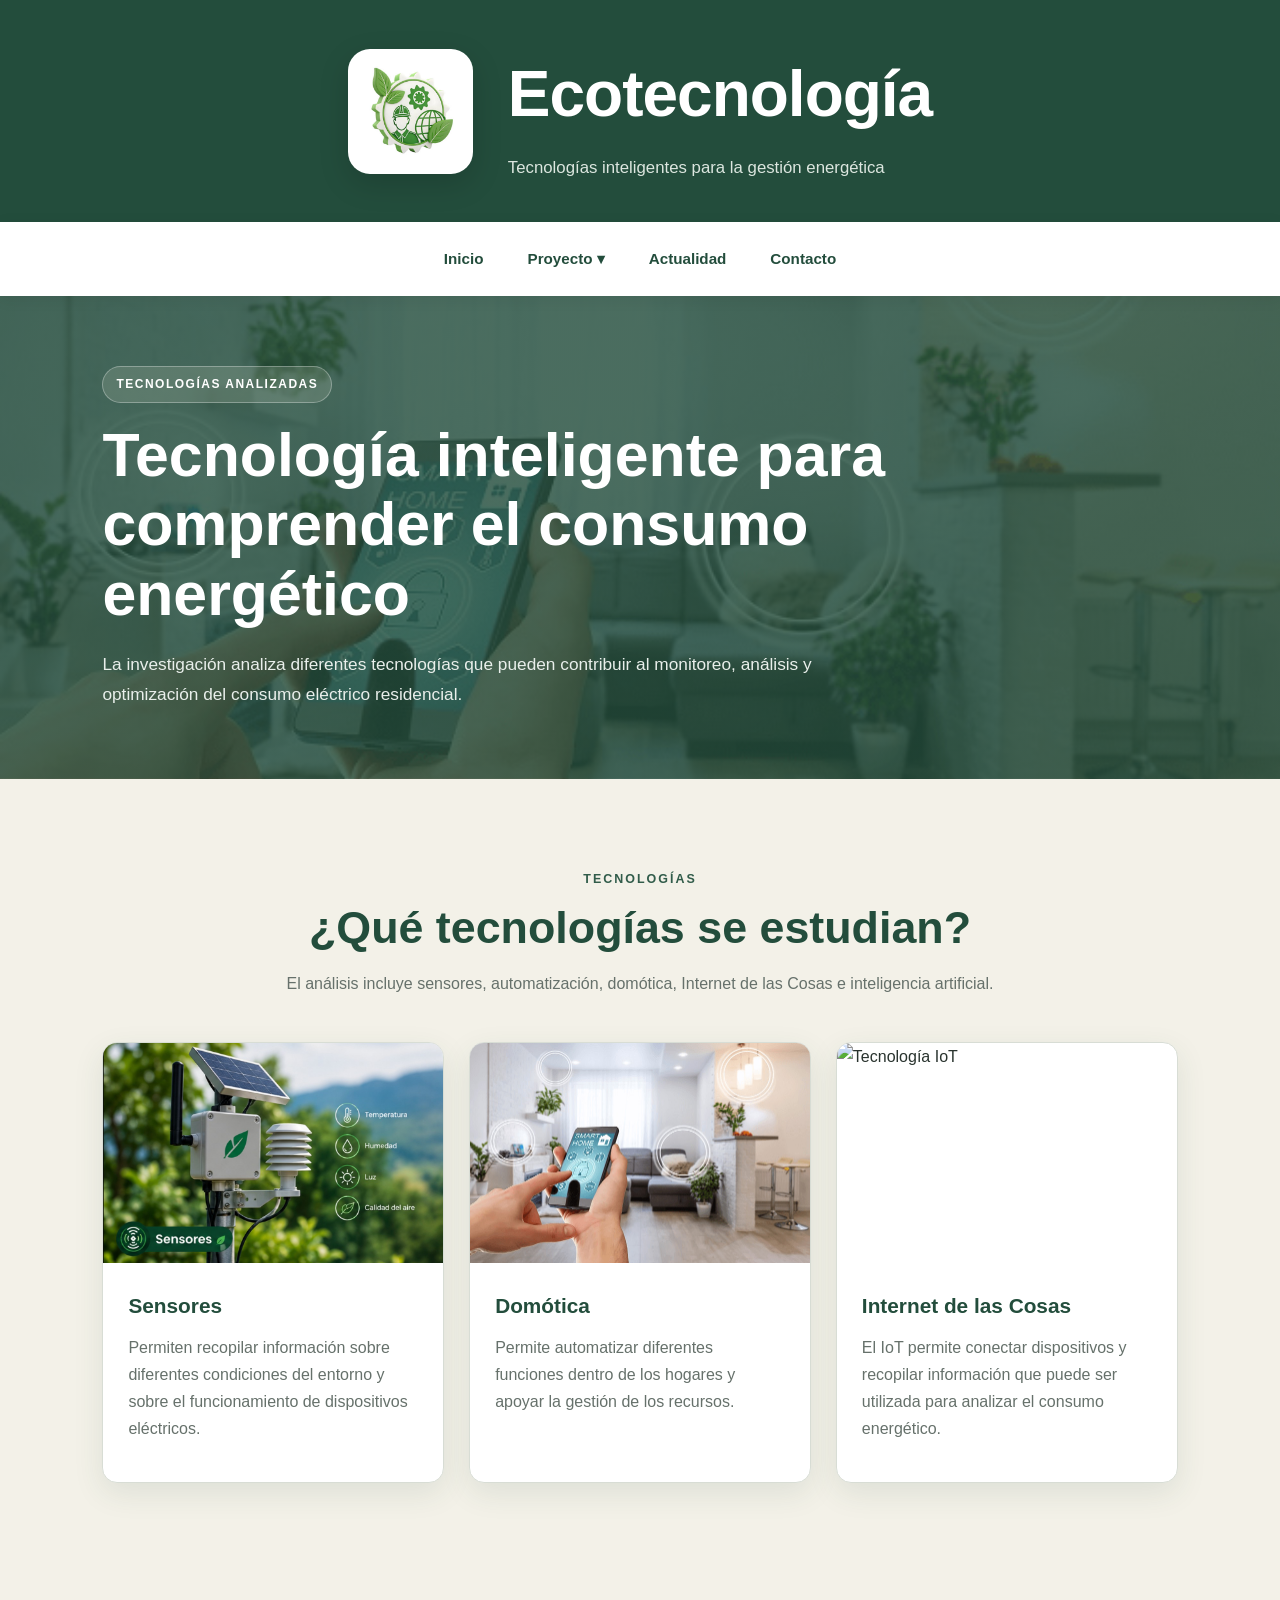
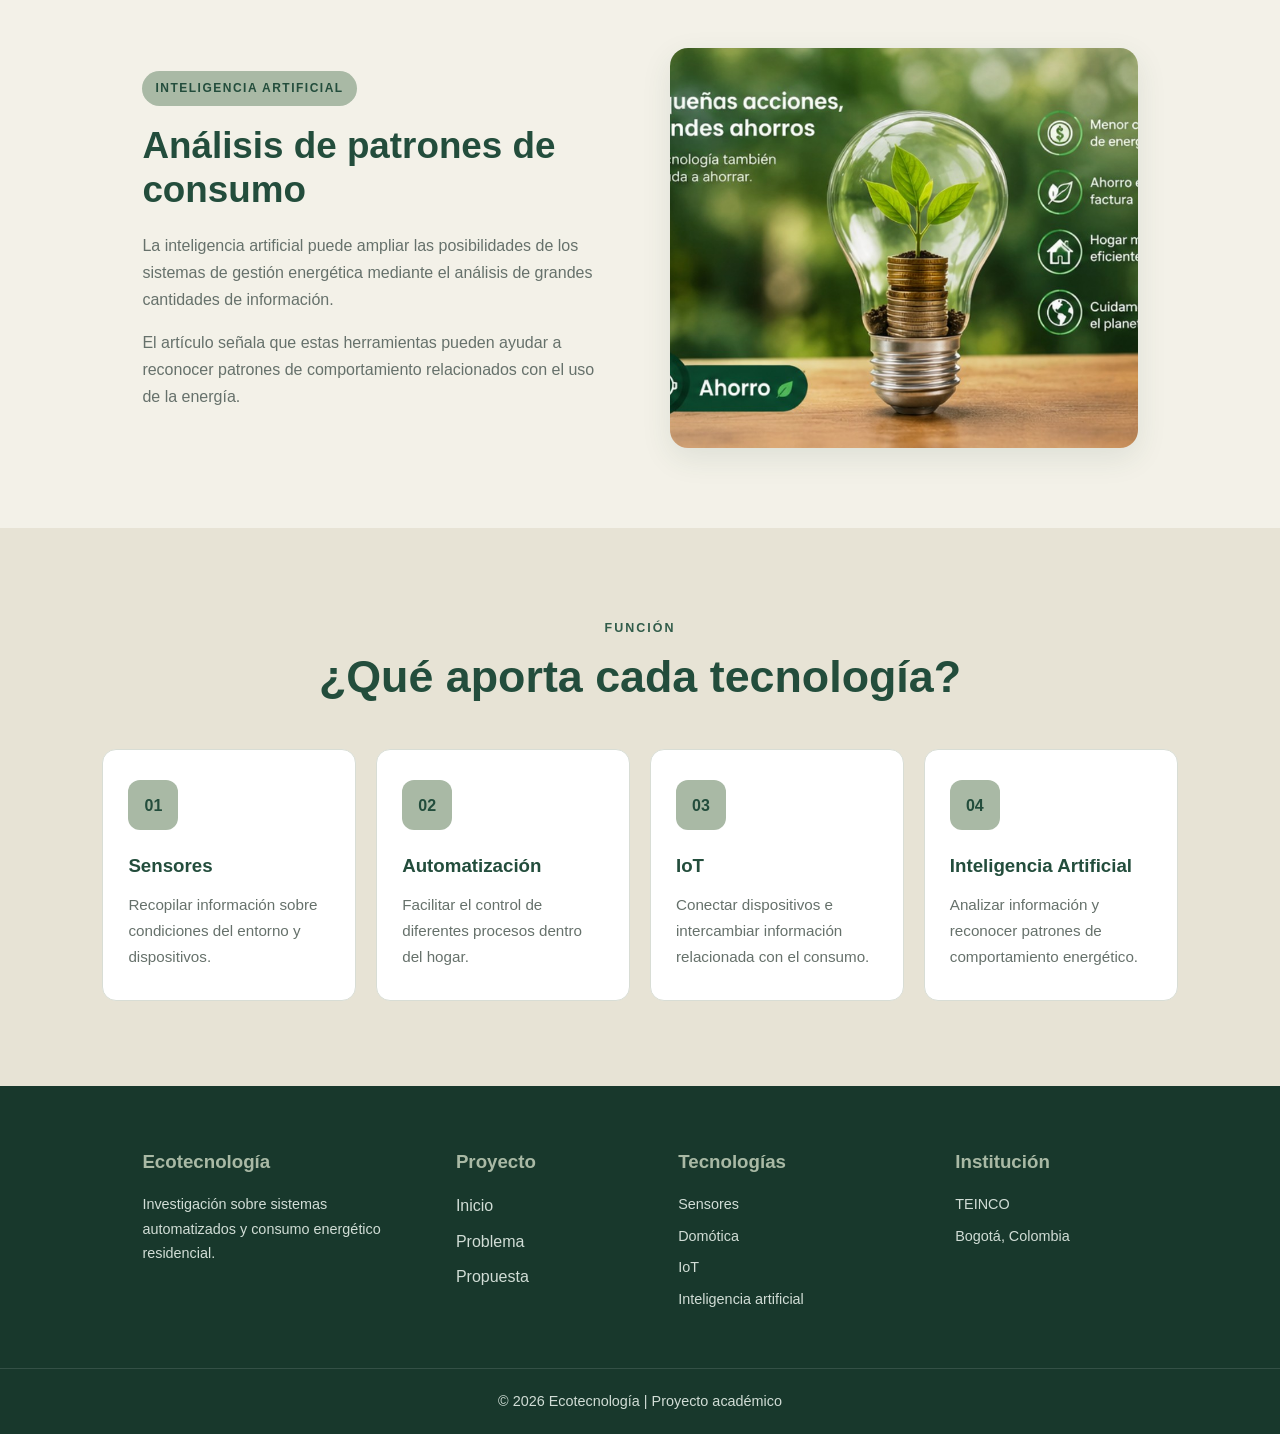
==== tecnologia.html @ 2db7865c "Primer commit Ecotecnologia" ====
<!DOCTYPE html>
<html lang="es">

<head>

    <meta charset="UTF-8">

    <meta name="viewport" content="width=device-width, initial-scale=1.0">

    <title>Tecnologías | Ecotecnología</title>

    <link rel="icon" type="image/png" href="imagenes/eco.png">

    <link rel="stylesheet" href="css/estilos.css">

</head>


<body>


    <!-- HEADER -->

    <header class="header">

        <div class="logo">

            <img src="imagenes/eco.png" alt="Logo de Ecotecnología">

        </div>


        <div class="header-text">

            <h1>
                Ecotecnología
            </h1>

            <p>
                Tecnologías inteligentes para la gestión energética
            </p>

        </div>

    </header>


    <!-- MENÚ -->

    <nav class="navbar">

        <a href="index.html">
            Inicio
        </a>


        <div class="dropdown">

            <button class="dropbtn">
                Proyecto ▾
            </button>


            <div class="dropdown-content">

                <a href="problema.html">
                    Problema
                </a>

                <a href="tecnologia.html">
                    Tecnologías
                </a>

                <a href="solucion.html">
                    Propuesta
                </a>

            </div>

        </div>


        <a href="noticias.html">
            Actualidad
        </a>


        <a href="index.html#contacto">
            Contacto
        </a>

    </nav>


    <!-- BANNER -->

    <section class="hero">

        <div class="hero-content">

            <span class="etiqueta">
                TECNOLOGÍAS ANALIZADAS
            </span>


            <h2>
                Tecnología inteligente para comprender
                el consumo energético
            </h2>


            <p>
                La investigación analiza diferentes tecnologías
                que pueden contribuir al monitoreo, análisis
                y optimización del consumo eléctrico residencial.
            </p>

        </div>

    </section>


    <!-- INTRODUCCIÓN -->

    <section class="section">

        <div class="section-title">

            <span>
                TECNOLOGÍAS
            </span>


            <h2>
                ¿Qué tecnologías se estudian?
            </h2>


            <p>
                El análisis incluye sensores, automatización,
                domótica, Internet de las Cosas e inteligencia artificial.
            </p>

        </div>


        <div class="cards">


            <!-- SENSORES -->

            <article class="card">

                <img
                    src="imagenes/sensores.jpg"
                    alt="Sensores inteligentes"
                >


                <div class="card-content">

                    <h3>
                        Sensores
                    </h3>


                    <p>
                        Permiten recopilar información sobre diferentes
                        condiciones del entorno y sobre el funcionamiento
                        de dispositivos eléctricos.
                    </p>

                </div>

            </article>


            <!-- DOMÓTICA -->

            <article class="card">

                <img
                    src="imagenes/hogar-inteligente.jpg"
                    alt="Domótica en el hogar"
                >


                <div class="card-content">

                    <h3>
                        Domótica
                    </h3>


                    <p>
                        Permite automatizar diferentes funciones dentro
                        de los hogares y apoyar la gestión de los recursos.
                    </p>

                </div>

            </article>


            <!-- IoT -->

            <article class="card">

                <img
                    src="imagenes/prototipo.jpg"
                    alt="Tecnología IoT"
                >


                <div class="card-content">

                    <h3>
                        Internet de las Cosas
                    </h3>


                    <p>
                        El IoT permite conectar dispositivos y recopilar
                        información que puede ser utilizada para analizar
                        el consumo energético.
                    </p>

                </div>

            </article>

        </div>

    </section>


    <!-- INTELIGENCIA ARTIFICIAL -->

    <section class="project-section">

        <div class="project-text">

            <span class="etiqueta">
                INTELIGENCIA ARTIFICIAL
            </span>


            <h2>
                Análisis de patrones de consumo
            </h2>


            <p>
                La inteligencia artificial puede ampliar las posibilidades
                de los sistemas de gestión energética mediante el análisis
                de grandes cantidades de información.
            </p>


            <p>
                El artículo señala que estas herramientas pueden ayudar
                a reconocer patrones de comportamiento relacionados
                con el uso de la energía.
            </p>

        </div>


        <div class="project-image">

            <img
                src="imagenes/ahorro.jpg"
                alt="Inteligencia artificial y ahorro energético"
            >

        </div>

    </section>


    <!-- COMPARACIÓN -->

    <section class="technology-section">

        <div class="section-title">

            <span>
                FUNCIÓN
            </span>


            <h2>
                ¿Qué aporta cada tecnología?
            </h2>

        </div>


        <div class="technology-grid">


            <div class="technology-card">

                <div class="icon">
                    01
                </div>

                <h3>
                    Sensores
                </h3>

                <p>
                    Recopilar información sobre condiciones del entorno
                    y dispositivos.
                </p>

            </div>


            <div class="technology-card">

                <div class="icon">
                    02
                </div>

                <h3>
                    Automatización
                </h3>

                <p>
                    Facilitar el control de diferentes procesos
                    dentro del hogar.
                </p>

            </div>


            <div class="technology-card">

                <div class="icon">
                    03
                </div>

                <h3>
                    IoT
                </h3>

                <p>
                    Conectar dispositivos e intercambiar información
                    relacionada con el consumo.
                </p>

            </div>


            <div class="technology-card">

                <div class="icon">
                    04
                </div>

                <h3>
                    Inteligencia Artificial
                </h3>

                <p>
                    Analizar información y reconocer patrones
                    de comportamiento energético.
                </p>

            </div>

        </div>

    </section>


    <!-- FOOTER -->

    <footer class="footer">

        <div class="footer-container">


            <div>

                <h3>
                    Ecotecnología
                </h3>

                <p>
                    Investigación sobre sistemas automatizados
                    y consumo energético residencial.
                </p>

            </div>


            <div>

                <h3>
                    Proyecto
                </h3>

                <a href="index.html">
                    Inicio
                </a>

                <a href="problema.html">
                    Problema
                </a>

                <a href="solucion.html">
                    Propuesta
                </a>

            </div>


            <div>

                <h3>
                    Tecnologías
                </h3>

                <p>
                    Sensores
                </p>

                <p>
                    Domótica
                </p>

                <p>
                    IoT
                </p>

                <p>
                    Inteligencia artificial
                </p>

            </div>


            <div>

                <h3>
                    Institución
                </h3>

                <p>
                    TEINCO
                </p>

                <p>
                    Bogotá, Colombia
                </p>

            </div>

        </div>


        <div class="footer-bottom">

            <p>
                © 2026 Ecotecnología | Proyecto académico
            </p>

        </div>

    </footer>


    <script src="js/script.js"></script>

</body>

</html>
---- css/estilos.css ----
/* =========================================================
   ECOTECNOLOGÍA
   Estilos generales del proyecto
   ========================================================= */


/* ================= VARIABLES ================= */

:root {

    --verde-oscuro: #234D3C;
    --verde-bosque: #315C4A;
    --verde-salvia: #718878;
    --verde-claro: #A9B9A5;

    --crema: #F3F1E8;
    --beige: #E7E3D5;

    --blanco: #FFFFFF;

    --gris: #29332E;
    --gris-claro: #66716B;

    --borde: #D8DDD5;

    --sombra: 0 10px 30px rgba(35, 77, 60, 0.10);

}


/* ================= RESETEO ================= */

* {
    margin: 0;
    padding: 0;
    box-sizing: border-box;
}


html {
    scroll-behavior: smooth;
}


body {

    font-family: Arial, Helvetica, sans-serif;

    background-color: var(--crema);

    color: var(--gris);

    line-height: 1.7;

}


/* ================= IMÁGENES ================= */

img {

    max-width: 100%;

    display: block;

}


/* ================= ENLACES ================= */

a {

    text-decoration: none;

    color: inherit;

}


/* =========================================================
   HEADER
   ========================================================= */

.header {

    background: var(--verde-oscuro);

    color: var(--blanco);

    min-height: 220px;

    display: flex;

    align-items: center;

    justify-content: center;

    gap: 35px;

    padding: 40px 7%;

}


/* Logo */

.logo {

    display: flex;

    align-items: center;

    justify-content: center;

}


.logo img {

    width: 125px;

    height: 125px;

    object-fit: contain;

    border-radius: 22px;

    background: var(--blanco);

    padding: 10px;

    box-shadow: 0 10px 30px rgba(0, 0, 0, 0.15);

}


/* Texto del header */

.header-text {

    max-width: 750px;

}


.header-text h1 {

    font-size: clamp(2.2rem, 5vw, 4rem);

    margin-bottom: 5px;

    letter-spacing: -1px;

}


.header-text p {

    color: #DCE6DF;

    font-size: 1.05rem;

}


/* =========================================================
   NAVBAR
   ========================================================= */

.navbar {

    background: var(--blanco);

    display: flex;

    justify-content: center;

    align-items: center;

    gap: 8px;

    padding: 12px 5%;

    box-shadow: 0 3px 15px rgba(0, 0, 0, 0.07);

    position: sticky;

    top: 0;

    z-index: 1000;

}


.navbar > a,
.dropbtn {

    border: none;

    background: transparent;

    color: var(--verde-oscuro);

    font-size: 0.95rem;

    font-weight: bold;

    padding: 12px 18px;

    border-radius: 8px;

    cursor: pointer;

    transition: all 0.3s ease;

}


.navbar > a:hover,
.dropbtn:hover {

    background: var(--verde-oscuro);

    color: var(--blanco);

}


/* ================= DROPDOWN ================= */

.dropdown {

    position: relative;

}


.dropdown-content {

    display: none;

    position: absolute;

    top: calc(100% + 5px);

    left: 0;

    min-width: 200px;

    background: var(--blanco);

    border-radius: 10px;

    box-shadow: var(--sombra);

    overflow: hidden;

    border: 1px solid var(--borde);

}


.dropdown-content a {

    display: block;

    padding: 12px 16px;

    color: var(--gris);

    transition: 0.3s;

}


.dropdown-content a:hover {

    background: var(--beige);

    color: var(--verde-oscuro);

}


.dropdown:hover .dropdown-content {

    display: block;

}


/* =========================================================
   HERO
   ========================================================= */

.hero {

    min-height: 470px;

    background:
        linear-gradient(
            rgba(35, 77, 60, 0.82),
            rgba(35, 77, 60, 0.82)
        ),
        url("../imagenes/hogar-inteligente.jpg");

    background-size: cover;

    background-position: center;

    display: flex;

    align-items: center;

    padding: 70px 8%;

}


.hero-content {

    max-width: 850px;

    color: var(--blanco);

}


.etiqueta {

    display: inline-block;

    font-size: 0.75rem;

    font-weight: bold;

    letter-spacing: 1.5px;

    color: var(--verde-oscuro);

    background: var(--verde-claro);

    padding: 7px 13px;

    border-radius: 30px;

    margin-bottom: 18px;

}


.hero .etiqueta {

    color: var(--blanco);

    background: rgba(169, 185, 165, 0.25);

    border: 1px solid rgba(255,255,255,0.3);

}


.hero h2 {

    font-size: clamp(2rem, 5vw, 3.8rem);

    line-height: 1.15;

    margin-bottom: 20px;

}


.hero p {

    font-size: 1.08rem;

    max-width: 720px;

    color: #E9EFEB;

}


/* =========================================================
   BOTONES
   ========================================================= */

.btn {

    display: inline-block;

    margin-top: 25px;

    background: var(--verde-bosque);

    color: var(--blanco);

    border: none;

    padding: 13px 24px;

    border-radius: 8px;

    font-weight: bold;

    cursor: pointer;

    transition: all 0.3s ease;

}


.hero .btn {

    background: var(--blanco);

    color: var(--verde-oscuro);

}


.btn:hover {

    transform: translateY(-3px);

    box-shadow: 0 10px 20px rgba(0,0,0,0.12);

}


/* =========================================================
   SECCIONES
   ========================================================= */

.section {

    padding: 85px 8%;

}


.section-title {

    max-width: 800px;

    margin: 0 auto 45px;

    text-align: center;

}


.section-title > span {

    color: var(--verde-bosque);

    font-size: 0.78rem;

    font-weight: bold;

    letter-spacing: 2px;

}


.section-title h2 {

    color: var(--verde-oscuro);

    font-size: clamp(1.8rem, 4vw, 2.8rem);

    line-height: 1.2;

    margin: 10px 0 15px;

}


.section-title p {

    color: var(--gris-claro);

}


/* =========================================================
   CARDS
   ========================================================= */

.cards {

    max-width: 1200px;

    margin: auto;

    display: grid;

    grid-template-columns: repeat(3, 1fr);

    gap: 25px;

}


.card {

    background: var(--blanco);

    border: 1px solid var(--borde);

    border-radius: 15px;

    overflow: hidden;

    box-shadow: var(--sombra);

    transition: transform 0.3s ease, box-shadow 0.3s ease;

}


.card:hover {

    transform: translateY(-8px);

    box-shadow: 0 18px 35px rgba(35, 77, 60, 0.15);

}


.card img {

    width: 100%;

    height: 220px;

    object-fit: cover;

}


.card-content {

    padding: 25px;

}


.card-content h3 {

    color: var(--verde-oscuro);

    font-size: 1.3rem;

    margin-bottom: 10px;

}


.card-content p {

    color: var(--gris-claro);

    margin-bottom: 15px;

}


.card-content a {

    color: var(--verde-bosque);

    font-weight: bold;

}


.card-content a:hover {

    color: var(--verde-oscuro);

}


/* =========================================================
   PROJECT SECTION
   ========================================================= */

.project-section {

    max-width: 1200px;

    margin: auto;

    padding: 80px 8%;

    display: grid;

    grid-template-columns: 1fr 1fr;

    gap: 60px;

    align-items: center;

}


.project-image img {

    width: 100%;

    height: 400px;

    object-fit: cover;

    border-radius: 18px;

    box-shadow: var(--sombra);

}


.project-text h2 {

    color: var(--verde-oscuro);

    font-size: 2.3rem;

    line-height: 1.2;

    margin-bottom: 20px;

}


.project-text p {

    color: var(--gris-claro);

    margin-bottom: 15px;

}


/* =========================================================
   TECHNOLOGY SECTION
   ========================================================= */

.technology-section {

    background: var(--beige);

    padding: 85px 8%;

}


.technology-grid {

    max-width: 1200px;

    margin: auto;

    display: grid;

    grid-template-columns: repeat(4, 1fr);

    gap: 20px;

}


.technology-card {

    background: var(--blanco);

    padding: 30px 25px;

    border-radius: 14px;

    border: 1px solid var(--borde);

    transition: transform 0.3s ease;

}


.technology-card:hover {

    transform: translateY(-6px);

}


.technology-card .icon {

    width: 50px;

    height: 50px;

    display: flex;

    align-items: center;

    justify-content: center;

    background: var(--verde-claro);

    color: var(--verde-oscuro);

    border-radius: 12px;

    font-weight: bold;

    margin-bottom: 20px;

}


.technology-card h3 {

    color: var(--verde-oscuro);

    margin-bottom: 10px;

}


.technology-card p {

    color: var(--gris-claro);

    font-size: 0.95rem;

}


/* =========================================================
   OBJECTIVE
   ========================================================= */

.objective {

    max-width: 900px;

    margin: auto;

    background: var(--blanco);

    border-left: 6px solid var(--verde-bosque);

    padding: 35px;

    border-radius: 12px;

    box-shadow: var(--sombra);

    display: flex;

    gap: 25px;

}


.objective-number {

    font-size: 2.5rem;

    font-weight: bold;

    color: var(--verde-salvia);

}


.objective h3 {

    color: var(--verde-oscuro);

    margin-bottom: 10px;

}


/* =========================================================
   STEPS
   ========================================================= */

.steps {

    max-width: 1200px;

    margin: auto;

    display: grid;

    grid-template-columns: repeat(4, 1fr);

    gap: 20px;

}


.step {

    background: var(--blanco);

    padding: 30px 25px;

    border-radius: 14px;

    border: 1px solid var(--borde);

    position: relative;

}


.step > span {

    display: inline-flex;

    width: 45px;

    height: 45px;

    align-items: center;

    justify-content: center;

    border-radius: 50%;

    background: var(--verde-oscuro);

    color: var(--blanco);

    font-weight: bold;

    margin-bottom: 18px;

}


.step h3 {

    color: var(--verde-oscuro);

    margin-bottom: 10px;

}


.step p {

    color: var(--gris-claro);

}


/* =========================================================
   RESULTS
   ========================================================= */

.results-section {

    padding: 85px 8%;

    background: var(--verde-oscuro);

}


.results-section .section-title > span {

    color: var(--verde-claro);

}


.results-section .section-title h2 {

    color: var(--blanco);

}


.results-section .section-title p {

    color: #D8E1DC;

}


.results-grid {

    max-width: 1100px;

    margin: auto;

    display: grid;

    grid-template-columns: repeat(4, 1fr);

    gap: 20px;

}


.result {

    padding: 25px;

    border: 1px solid rgba(255,255,255,0.18);

    border-radius: 14px;

    background: rgba(255,255,255,0.06);

}


.result strong {

    font-size: 2rem;

    color: var(--verde-claro);

}


.result h3 {

    color: var(--blanco);

    margin: 8px 0;

}


.result p {

    color: #D8E1DC;

    font-size: 0.95rem;

}


/* =========================================================
   DATA SECTION
   ========================================================= */

.data-section {

    padding: 80px 8%;

    background: var(--verde-salvia);

    color: var(--blanco);

}


.data-section > div {

    max-width: 1000px;

    margin: auto;

}


.data-section .etiqueta {

    color: var(--verde-oscuro);

    background: var(--verde-claro);

}


.data-section h2 {

    font-size: clamp(2rem, 5vw, 3.5rem);

    line-height: 1.15;

    margin: 10px 0 20px;

}


.data-section p {

    max-width: 850px;

    color: #F0F4F1;

    margin-bottom: 15px;

}


/* =========================================================
   CONCLUSIÓN
   ========================================================= */

.conclusion {

    padding: 100px 8%;

    background: var(--beige);

}


.conclusion-content {

    max-width: 900px;

    margin: auto;

    text-align: center;

}


.conclusion-content > span {

    color: var(--verde-bosque);

    font-size: 0.8rem;

    font-weight: bold;

    letter-spacing: 2px;

}


.conclusion-content h2 {

    color: var(--verde-oscuro);

    font-size: clamp(2rem, 4vw, 3rem);

    line-height: 1.2;

    margin: 15px 0 20px;

}


.conclusion-content p {

    color: var(--gris-claro);

    margin-bottom: 15px;

}


.notice {

    background: var(--blanco);

    border-left: 4px solid var(--verde-bosque);

    padding: 15px 20px;

    border-radius: 8px;

}


/* =========================================================
   CONTACTO
   ========================================================= */

.contact {

    padding: 85px 8%;

    background: var(--blanco);

}


.contact-form {

    max-width: 750px;

    margin: auto;

    background: var(--crema);

    padding: 35px;

    border-radius: 15px;

    box-shadow: var(--sombra);

}


.contact-form label {

    display: block;

    font-weight: bold;

    color: var(--verde-oscuro);

    margin: 15px 0 7px;

}


.contact-form input,
.contact-form select,
.contact-form textarea {

    width: 100%;

    border: 1px solid var(--borde);

    background: var(--blanco);

    padding: 13px 15px;

    border-radius: 8px;

    font-family: inherit;

    font-size: 1rem;

    color: var(--gris);

    outline: none;

    transition: border 0.3s ease, box-shadow 0.3s ease;

}


.contact-form input:focus,
.contact-form select:focus,
.contact-form textarea:focus {

    border-color: var(--verde-salvia);

    box-shadow: 0 0 0 3px rgba(113, 136, 120, 0.15);

}


.contact-form textarea {

    resize: vertical;

}


.contact-form .btn {

    width: 100%;

}


/* =========================================================
   FOOTER
   ========================================================= */

.footer {

    background: #18382C;

    color: var(--blanco);

    padding-top: 60px;

}


.footer-container {

    max-width: 1200px;

    margin: auto;

    padding: 0 8% 50px;

    display: grid;

    grid-template-columns: 1.5fr 1fr 1.3fr 1fr;

    gap: 40px;

}


.footer h3 {

    color: var(--verde-claro);

    margin-bottom: 15px;

}


.footer p {

    color: #D1DDD6;

    font-size: 0.9rem;

    margin-bottom: 7px;

}


.footer a {

    display: block;

    color: #D1DDD6;

    margin-bottom: 8px;

    transition: 0.3s;

}


.footer a:hover {

    color: var(--blanco);

    transform: translateX(4px);

}


.footer-bottom {

    border-top: 1px solid rgba(255,255,255,0.12);

    padding: 20px 8%;

    text-align: center;

}


.footer-bottom p {

    margin: 0;

}


/* =========================================================
   ANIMACIONES
   ========================================================= */

.card,
.technology-card,
.step,
.result {

    animation: aparecer 0.7s ease both;

}


@keyframes aparecer {

    from {

        opacity: 0;

        transform: translateY(20px);

    }

    to {

        opacity: 1;

        transform: translateY(0);

    }

}


/* =========================================================
   RESPONSIVE - TABLET
   ========================================================= */

@media (max-width: 1000px) {


    .technology-grid {

        grid-template-columns: repeat(2, 1fr);

    }


    .results-grid {

        grid-template-columns: repeat(2, 1fr);

    }


    .steps {

        grid-template-columns: repeat(2, 1fr);

    }


    .footer-container {

        grid-template-columns: repeat(2, 1fr);

    }

}


/* =========================================================
   RESPONSIVE - CELULAR
   ========================================================= */

@media (max-width: 700px) {


    .header {

        flex-direction: column;

        text-align: center;

        min-height: auto;

        padding: 35px 6%;

    }


    .logo img {

        width: 100px;

        height: 100px;

    }


    .navbar {

        flex-wrap: wrap;

        position: relative;

    }


    .navbar > a,
    .dropbtn {

        padding: 9px 12px;

        font-size: 0.85rem;

    }


    .dropdown-content {

        left: 50%;

        transform: translateX(-50%);

    }


    .hero {

        min-height: 500px;

        padding: 55px 7%;

    }


    .hero h2 {

        font-size: 2.2rem;

    }


    .section {

        padding: 60px 6%;

    }


    .cards {

        grid-template-columns: 1fr;

    }


    .project-section {

        grid-template-columns: 1fr;

        padding: 60px 6%;

        gap: 30px;

    }


    .project-image img {

        height: 280px;

    }


    .technology-grid {

        grid-template-columns: 1fr;

    }


    .steps {

        grid-template-columns: 1fr;

    }


    .results-grid {

        grid-template-columns: 1fr;

    }


    .objective {

        flex-direction: column;

    }


    .footer-container {

        grid-template-columns: 1fr;

        text-align: center;

    }


    .footer {

        padding-top: 45px;

    }

}
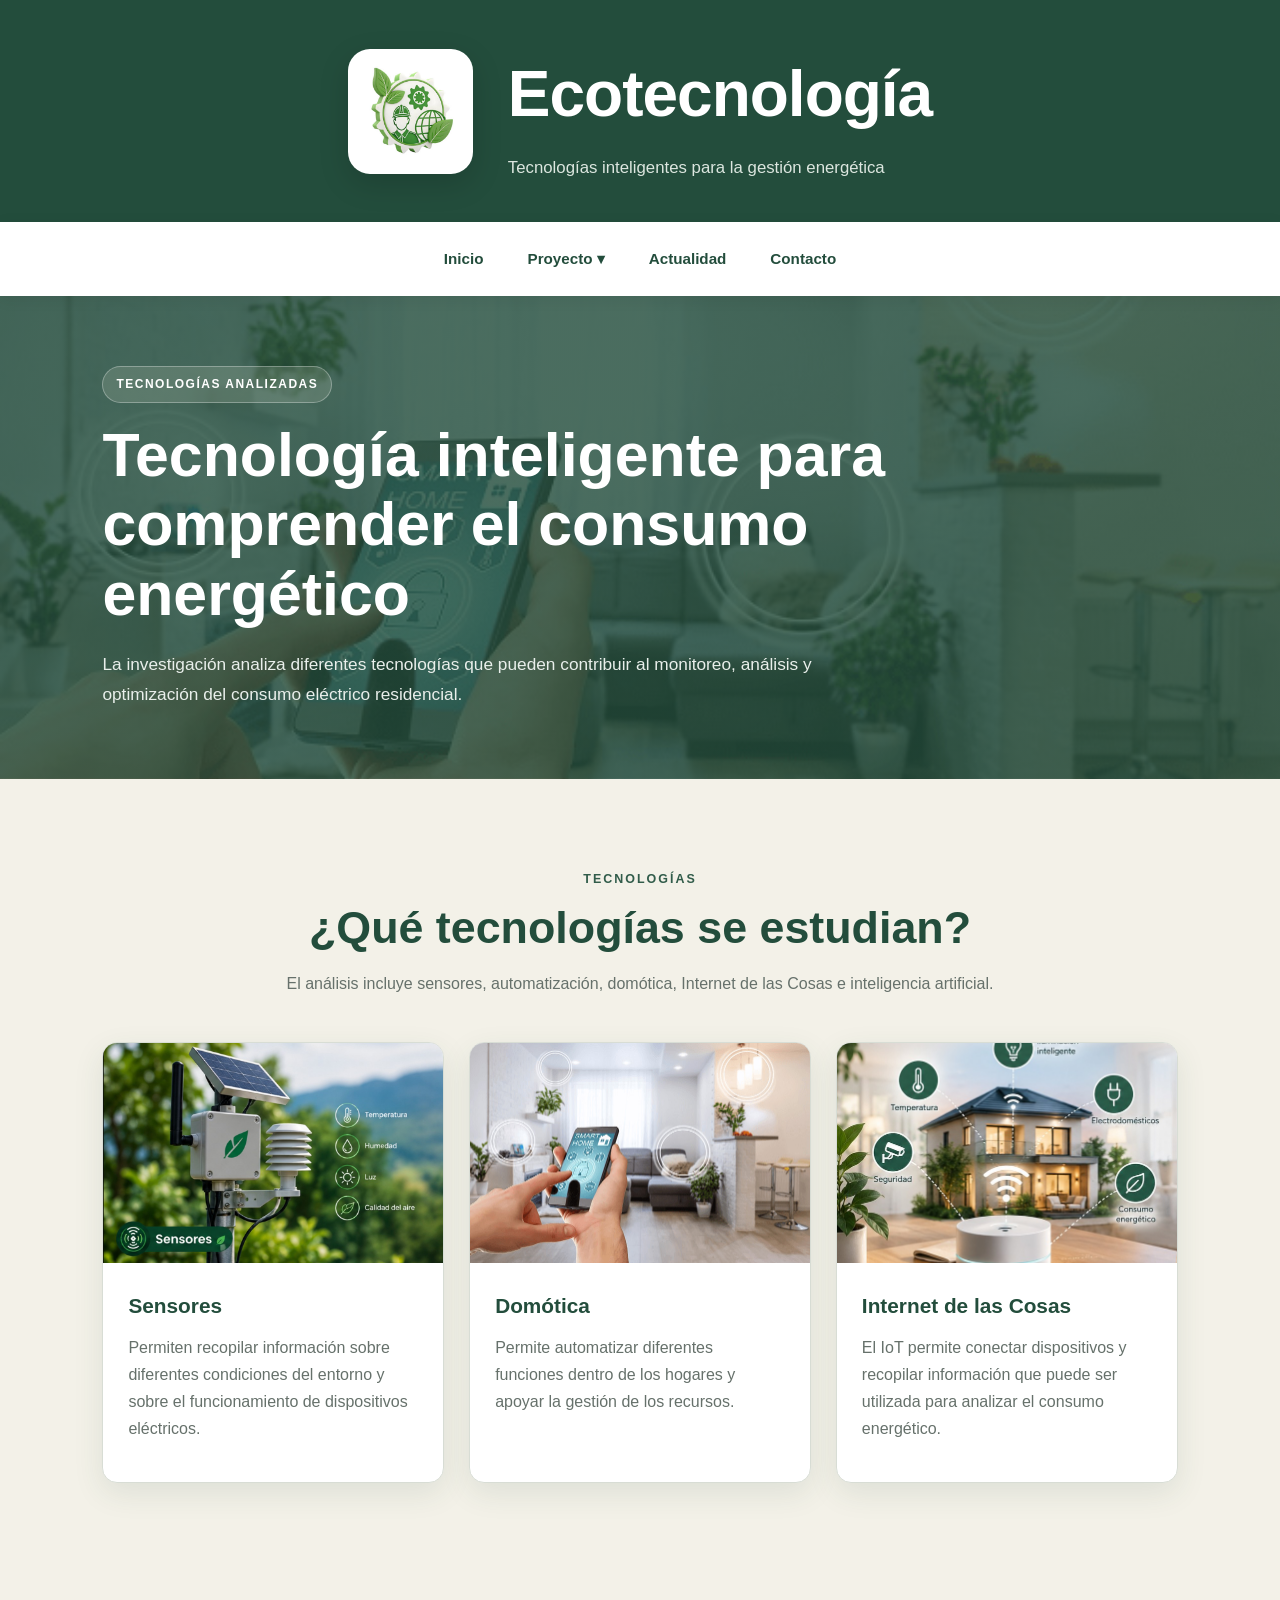
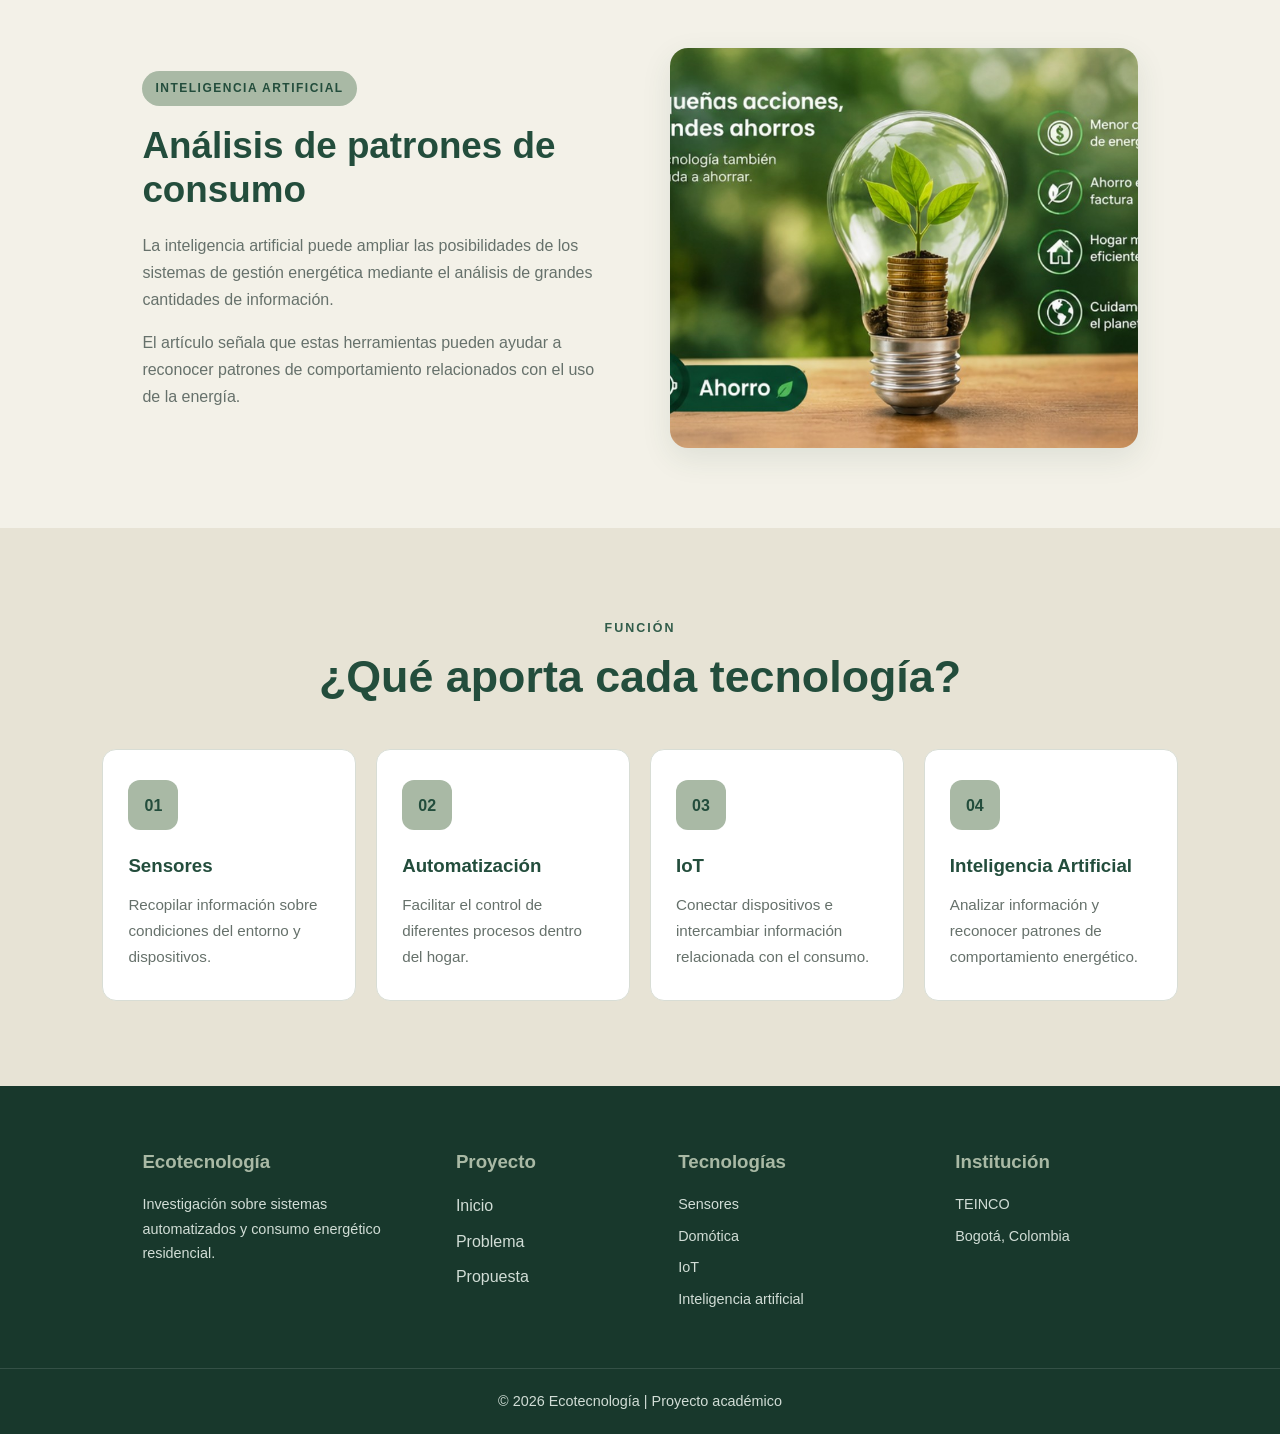
==== commit ca14d1ed: "Actualizo paginas de solucion y tecnologia" ====
--- a/tecnologia.html
+++ b/tecnologia.html
@@ -207,7 +207,7 @@
             <article class="card">
 
                 <img
-                    src="imagenes/prototipo.jpg"
+                    src="imagenes/tecnologia-iot.jpg" alt="Tecnología IoT"
                     alt="Tecnología IoT"
                 >
 
